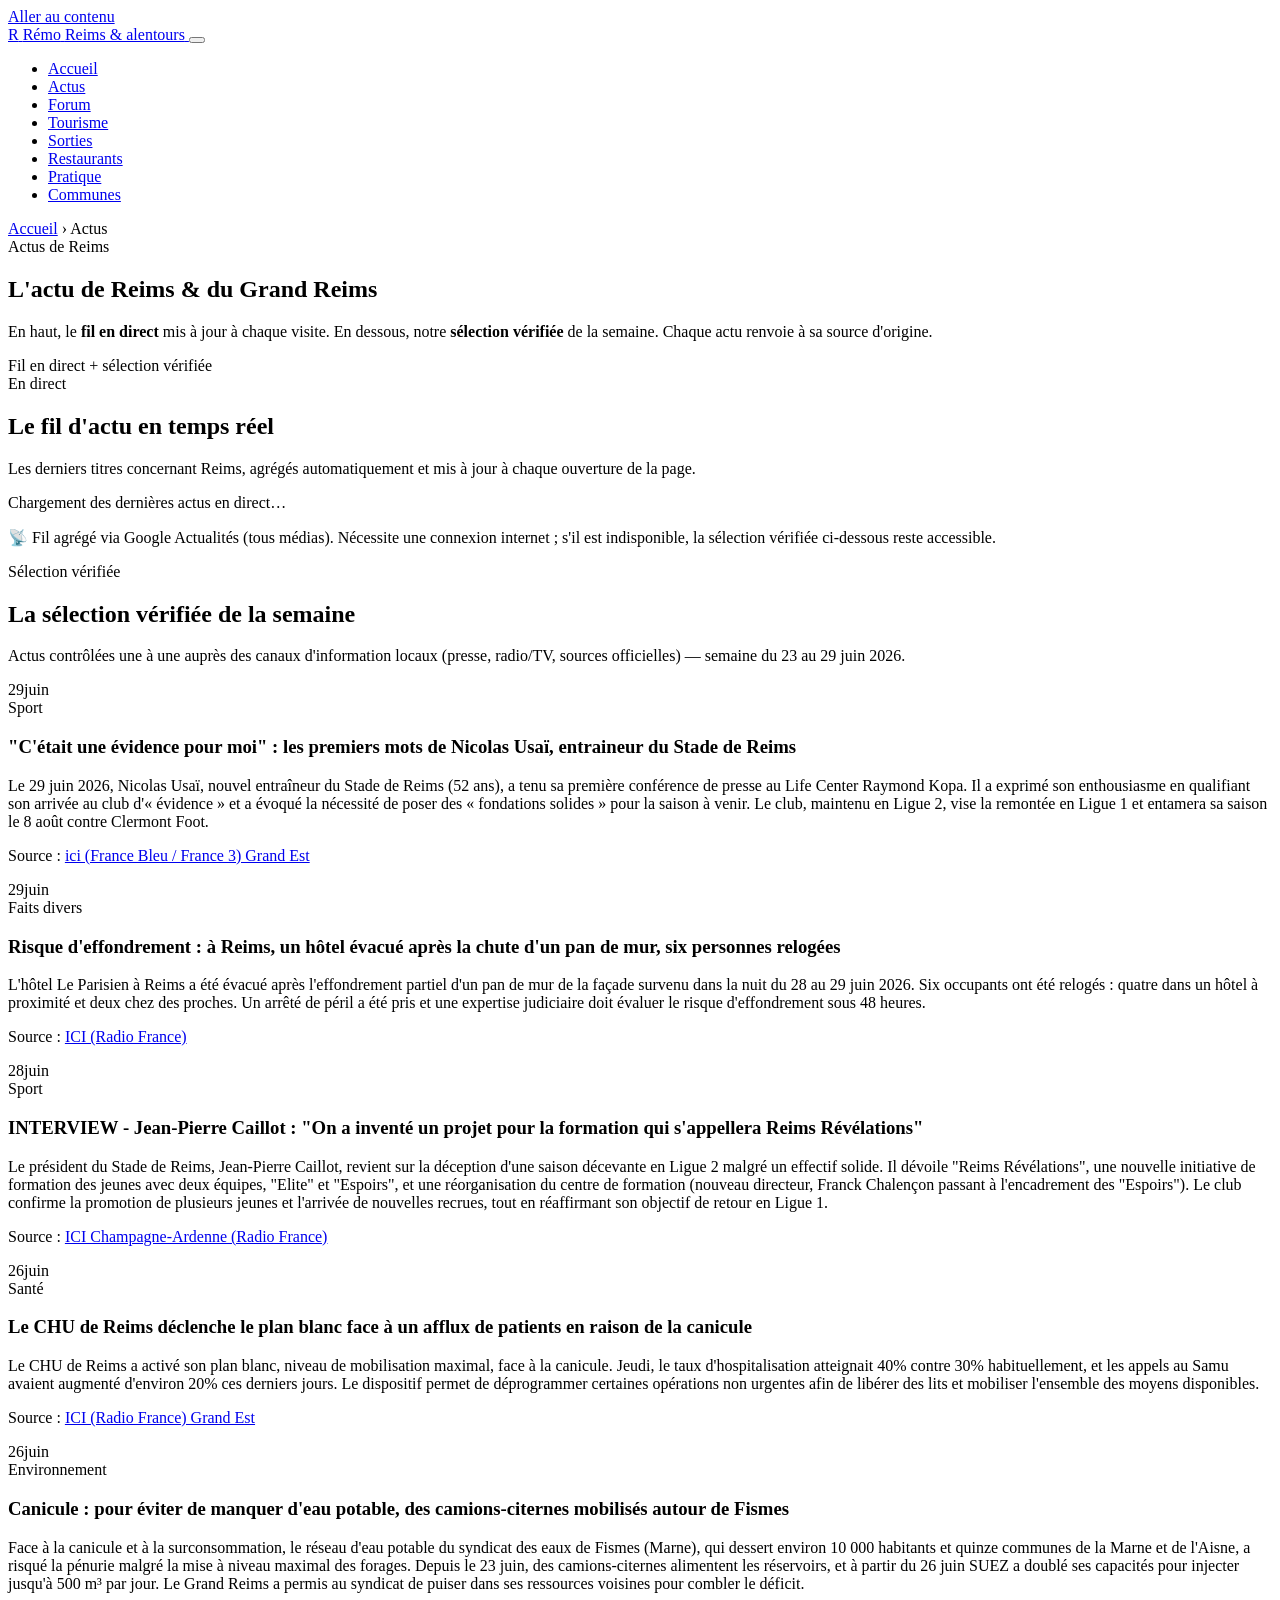
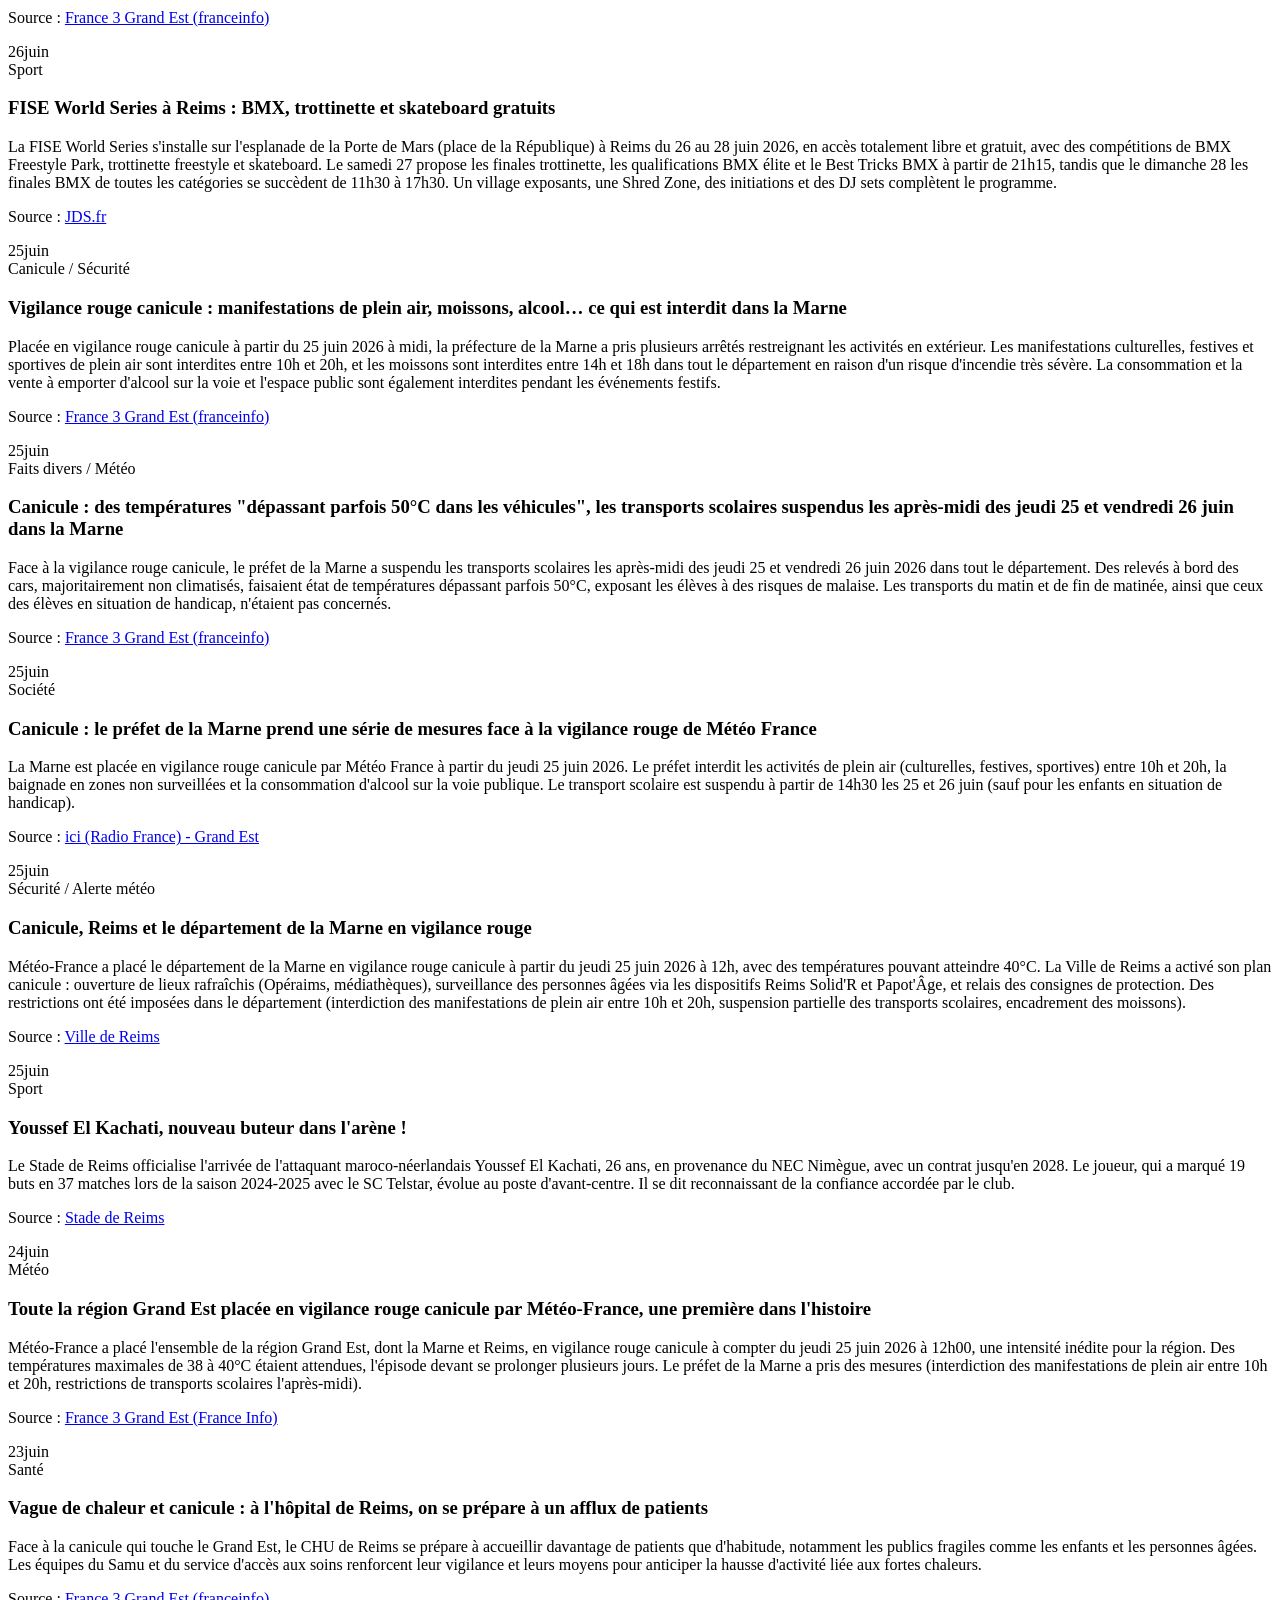
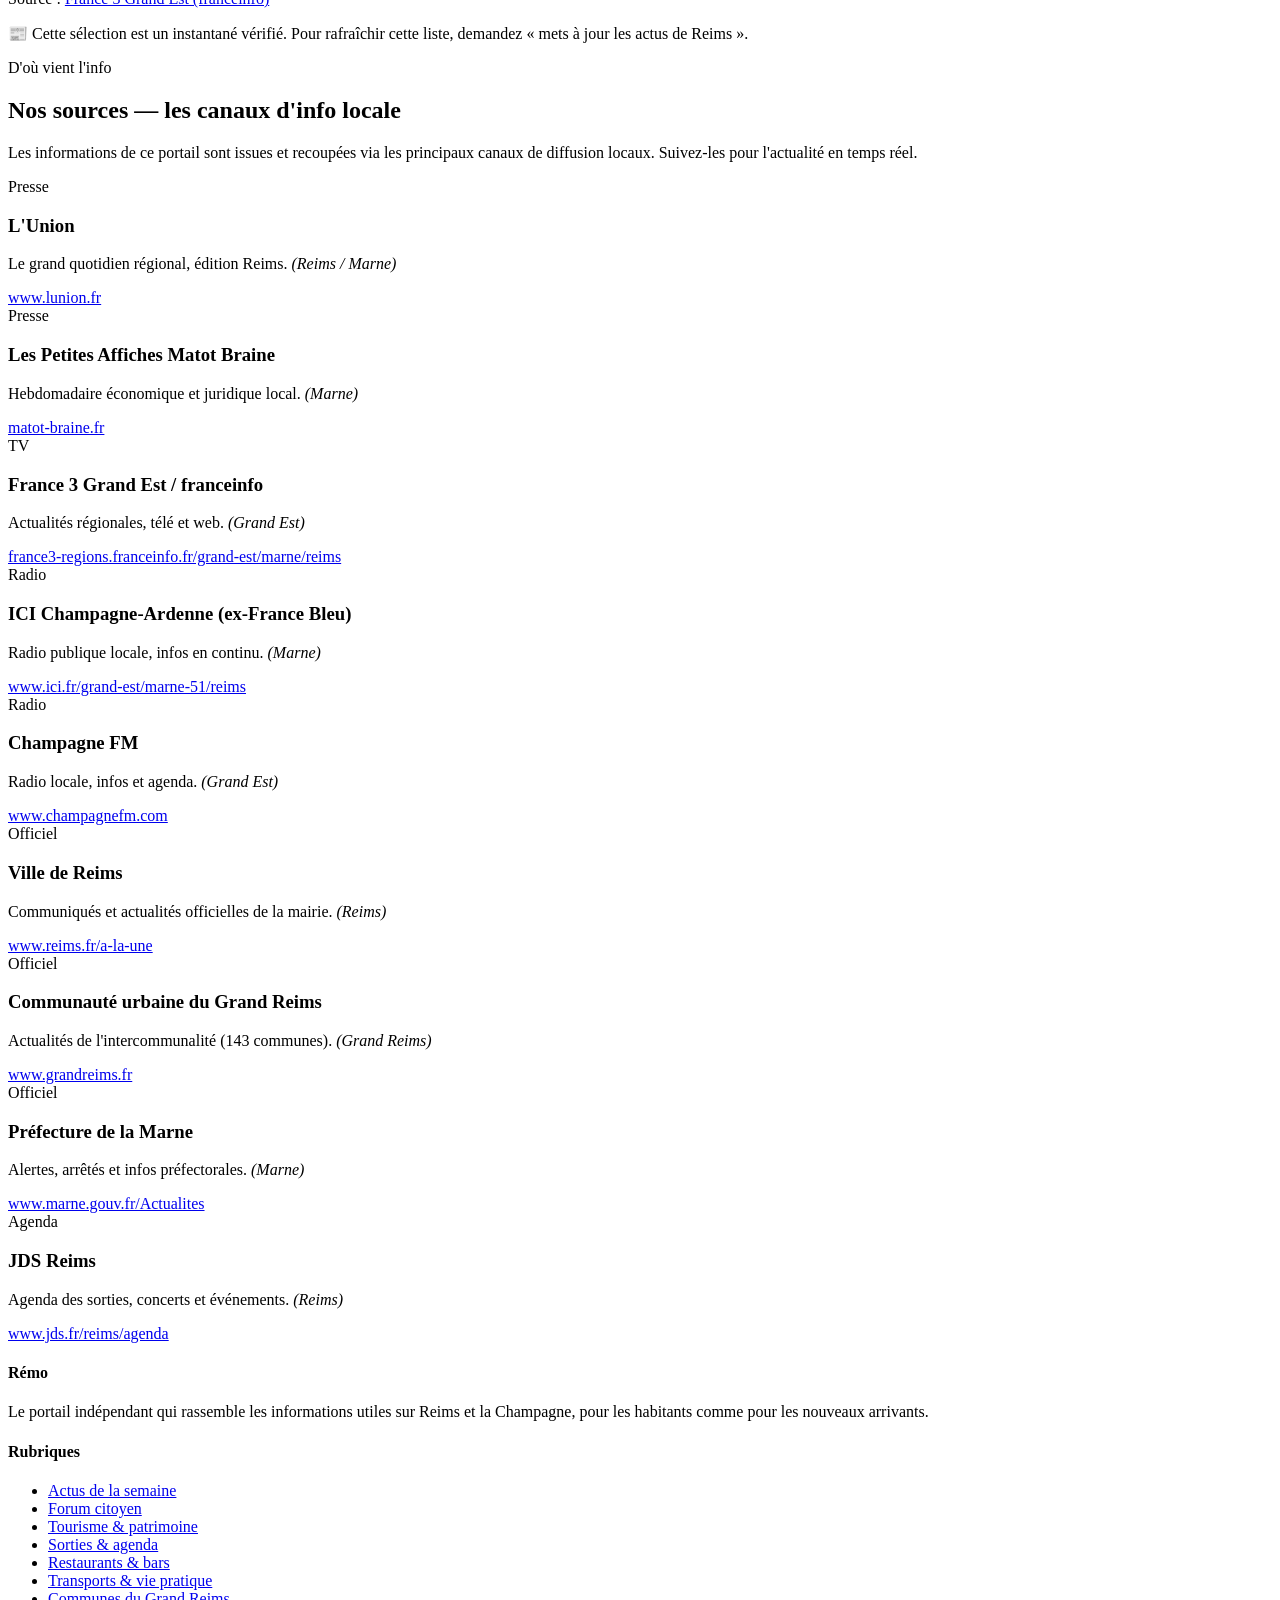
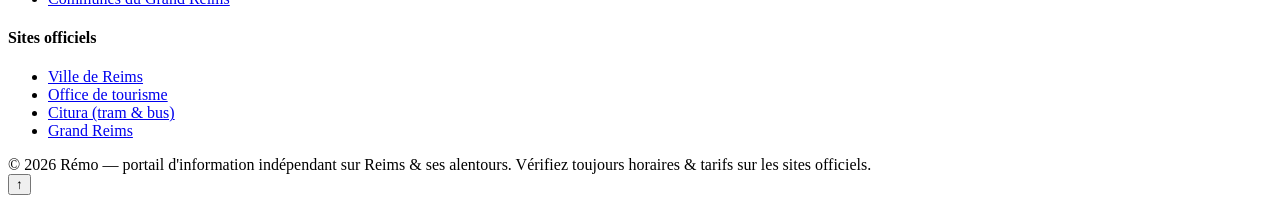
==== actus.html @ 49ba71b7 "Add files via upload" ====
<!DOCTYPE html>
<html lang="fr">
<head>
  <meta charset="UTF-8">
  <meta name="viewport" content="width=device-width, initial-scale=1.0">
  <title>Actus de la semaine — Reims &amp; Grand Reims · Rémo</title>
  <meta name="description" content="L&#x27;actualité de la semaine à Reims et dans le Grand Reims, vérifiée et sourcée auprès des médias et canaux officiels locaux.">
  <link rel="preconnect" href="https://fonts.googleapis.com">
  <link rel="preconnect" href="https://fonts.gstatic.com" crossorigin>
  <link href="https://fonts.googleapis.com/css2?family=Playfair+Display:wght@600;700&family=Inter:wght@400;500;600&display=swap" rel="stylesheet">
  <link rel="stylesheet" href="assets/css/style.css">
</head>
<body>
  <a class="skip-link" href="#main">Aller au contenu</a>

  <header class="site-header">
    <div class="container nav">
      <a class="brand" href="index.html" aria-label="Accueil — Rémo, le portail de Reims & ses alentours">
        <span class="brand-mark">R</span>
        <span class="brand-text">
          <span class="brand-title">Rémo</span>
          <span class="brand-sub">Reims &amp; alentours</span>
        </span>
      </a>
      <button class="mobile-toggle" aria-label="Ouvrir le menu" aria-expanded="false"><span></span></button>
      <ul class="nav-links">
        <li><a href="index.html">Accueil</a></li>
        <li><a href="actus.html">Actus</a></li>
        <li><a href="forum.html">Forum</a></li>
        <li><a href="tourisme.html">Tourisme</a></li>
        <li><a href="sorties.html">Sorties</a></li>
        <li><a href="restaurants.html">Restaurants</a></li>
        <li><a href="pratique.html">Pratique</a></li>
        <li><a href="communes.html">Communes</a></li>
      </ul>
    </div>
  </header>

  <main id="main">
    <section class="page-hero">
      <div class="container">
        <div class="breadcrumb"><a href="index.html">Accueil</a> › Actus</div>
        <span class="eyebrow">Actus de Reims</span>
        <h1>L'actu de Reims &amp; du Grand Reims</h1>
        <p>En haut, le <strong>fil en direct</strong> mis à jour à chaque visite. En dessous, notre <strong>sélection vérifiée</strong> de la semaine. Chaque actu renvoie à sa source d'origine.</p>
        <span class="updated-banner"><span class="dot"></span> Fil en direct + sélection vérifiée</span>
      </div>
    </section>
    <section class="section">
      <div class="container">
        <div class="section-head">
          <span class="eyebrow"><span class="live-dot"></span> En direct</span>
          <h2>Le fil d'actu en temps réel</h2>
          <p>Les derniers titres concernant Reims, agrégés automatiquement et mis à jour à chaque ouverture de la page.</p>
        </div>
        <div id="live-news" class="news-list" aria-live="polite">
          <p class="live-status">Chargement des dernières actus en direct…</p>
        </div>
        <p class="notice">📡 Fil agrégé via Google Actualités (tous médias). Nécessite une connexion internet ; s'il est indisponible, la sélection vérifiée ci-dessous reste accessible.</p>
      </div>
    </section>

    <section class="section alt" id="verifiee">
      <div class="container">
        <div class="section-head">
          <span class="eyebrow">Sélection vérifiée</span>
          <h2>La sélection vérifiée de la semaine</h2>
          <p>Actus contrôlées une à une auprès des canaux d'information locaux (presse, radio/TV, sources officielles) — semaine du 23 au 29 juin 2026.</p>
        </div>
        <div class="news-list">
      <article class="news-item">
        <div class="news-when"><span class="day">29</span><span class="month">juin</span></div>
        <div class="news-body">
          <span class="news-cat">Sport</span>
          <h3>"C'était une évidence pour moi" : les premiers mots de Nicolas Usaï, entraineur du Stade de Reims</h3>
          <p>Le 29 juin 2026, Nicolas Usaï, nouvel entraîneur du Stade de Reims (52 ans), a tenu sa première conférence de presse au Life Center Raymond Kopa. Il a exprimé son enthousiasme en qualifiant son arrivée au club d'« évidence » et a évoqué la nécessité de poser des « fondations solides » pour la saison à venir. Le club, maintenu en Ligue 2, vise la remontée en Ligue 1 et entamera sa saison le 8 août contre Clermont Foot.</p>
          <p class="news-source">Source : <a href="https://www.ici.fr/grand-est/marne-51/reims/c-etait-une-evidence-pour-moi-les-premiers-mots-de-nicolas-usai-entraineur-du-stade-de-reims-6524100" target="_blank" rel="noopener">ici (France Bleu / France 3) Grand Est</a></p>
        </div>
      </article>
      <article class="news-item">
        <div class="news-when"><span class="day">29</span><span class="month">juin</span></div>
        <div class="news-body">
          <span class="news-cat">Faits divers</span>
          <h3>Risque d'effondrement : à Reims, un hôtel évacué après la chute d'un pan de mur, six personnes relogées</h3>
          <p>L'hôtel Le Parisien à Reims a été évacué après l'effondrement partiel d'un pan de mur de la façade survenu dans la nuit du 28 au 29 juin 2026. Six occupants ont été relogés : quatre dans un hôtel à proximité et deux chez des proches. Un arrêté de péril a été pris et une expertise judiciaire doit évaluer le risque d'effondrement sous 48 heures.</p>
          <p class="news-source">Source : <a href="https://www.ici.fr/grand-est/marne-51/reims/risque-d-effondrement-a-reims-un-hotel-evacue-apres-la-chute-d-un-pan-de-mur-six-personnes-relogees-1906984" target="_blank" rel="noopener">ICI (Radio France)</a></p>
        </div>
      </article>
      <article class="news-item">
        <div class="news-when"><span class="day">28</span><span class="month">juin</span></div>
        <div class="news-body">
          <span class="news-cat">Sport</span>
          <h3>INTERVIEW - Jean-Pierre Caillot : "On a inventé un projet pour la formation qui s'appellera Reims Révélations"</h3>
          <p>Le président du Stade de Reims, Jean-Pierre Caillot, revient sur la déception d'une saison décevante en Ligue 2 malgré un effectif solide. Il dévoile "Reims Révélations", une nouvelle initiative de formation des jeunes avec deux équipes, "Elite" et "Espoirs", et une réorganisation du centre de formation (nouveau directeur, Franck Chalençon passant à l'encadrement des "Espoirs"). Le club confirme la promotion de plusieurs jeunes et l'arrivée de nouvelles recrues, tout en réaffirmant son objectif de retour en Ligue 1.</p>
          <p class="news-source">Source : <a href="https://www.ici.fr/grand-est/marne-51/reims/interview-jean-pierre-caillot-on-a-invente-un-projet-pour-la-formation-qui-s-appellera-reims-revelations-9780938" target="_blank" rel="noopener">ICI Champagne-Ardenne (Radio France)</a></p>
        </div>
      </article>
      <article class="news-item">
        <div class="news-when"><span class="day">26</span><span class="month">juin</span></div>
        <div class="news-body">
          <span class="news-cat">Santé</span>
          <h3>Le CHU de Reims déclenche le plan blanc face à un afflux de patients en raison de la canicule</h3>
          <p>Le CHU de Reims a activé son plan blanc, niveau de mobilisation maximal, face à la canicule. Jeudi, le taux d'hospitalisation atteignait 40% contre 30% habituellement, et les appels au Samu avaient augmenté d'environ 20% ces derniers jours. Le dispositif permet de déprogrammer certaines opérations non urgentes afin de libérer des lits et mobiliser l'ensemble des moyens disponibles.</p>
          <p class="news-source">Source : <a href="https://www.ici.fr/grand-est/marne-51/reims/le-chu-de-reims-declenche-le-plan-blanc-face-a-un-afflux-de-patients-en-raison-de-la-canicule-3172100" target="_blank" rel="noopener">ICI (Radio France) Grand Est</a></p>
        </div>
      </article>
      <article class="news-item">
        <div class="news-when"><span class="day">26</span><span class="month">juin</span></div>
        <div class="news-body">
          <span class="news-cat">Environnement</span>
          <h3>Canicule : pour éviter de manquer d'eau potable, des camions-citernes mobilisés autour de Fismes</h3>
          <p>Face à la canicule et à la surconsommation, le réseau d'eau potable du syndicat des eaux de Fismes (Marne), qui dessert environ 10 000 habitants et quinze communes de la Marne et de l'Aisne, a risqué la pénurie malgré la mise à niveau maximal des forages. Depuis le 23 juin, des camions-citernes alimentent les réservoirs, et à partir du 26 juin SUEZ a doublé ses capacités pour injecter jusqu'à 500 m³ par jour. Le Grand Reims a permis au syndicat de puiser dans ses ressources voisines pour combler le déficit.</p>
          <p class="news-source">Source : <a href="https://france3-regions.franceinfo.fr/grand-est/marne/canicule-pour-eviter-de-manquer-d-eau-potable-des-camions-citernes-mobilises-autour-de-fismes-3376096.html" target="_blank" rel="noopener">France 3 Grand Est (franceinfo)</a></p>
        </div>
      </article>
      <article class="news-item">
        <div class="news-when"><span class="day">26</span><span class="month">juin</span></div>
        <div class="news-body">
          <span class="news-cat">Sport</span>
          <h3>FISE World Series à Reims : BMX, trottinette et skateboard gratuits</h3>
          <p>La FISE World Series s'installe sur l'esplanade de la Porte de Mars (place de la République) à Reims du 26 au 28 juin 2026, en accès totalement libre et gratuit, avec des compétitions de BMX Freestyle Park, trottinette freestyle et skateboard. Le samedi 27 propose les finales trottinette, les qualifications BMX élite et le Best Tricks BMX à partir de 21h15, tandis que le dimanche 28 les finales BMX de toutes les catégories se succèdent de 11h30 à 17h30. Un village exposants, une Shred Zone, des initiations et des DJ sets complètent le programme.</p>
          <p class="news-source">Source : <a href="https://www.jds.fr/reims/agenda/7-idees-sorties-pour-ce-week-end-a-reims-du-26-au-28-juin-2026-1618988_A" target="_blank" rel="noopener">JDS.fr</a></p>
        </div>
      </article>
      <article class="news-item">
        <div class="news-when"><span class="day">25</span><span class="month">juin</span></div>
        <div class="news-body">
          <span class="news-cat">Canicule / Sécurité</span>
          <h3>Vigilance rouge canicule : manifestations de plein air, moissons, alcool… ce qui est interdit dans la Marne</h3>
          <p>Placée en vigilance rouge canicule à partir du 25 juin 2026 à midi, la préfecture de la Marne a pris plusieurs arrêtés restreignant les activités en extérieur. Les manifestations culturelles, festives et sportives de plein air sont interdites entre 10h et 20h, et les moissons sont interdites entre 14h et 18h dans tout le département en raison d'un risque d'incendie très sévère. La consommation et la vente à emporter d'alcool sur la voie et l'espace public sont également interdites pendant les événements festifs.</p>
          <p class="news-source">Source : <a href="https://france3-regions.franceinfo.fr/grand-est/marne/vigilance-rouge-canicule-manifestations-de-plein-air-moissons-alcool-ce-qui-est-interdit-dans-la-marne-3375376.html" target="_blank" rel="noopener">France 3 Grand Est (franceinfo)</a></p>
        </div>
      </article>
      <article class="news-item">
        <div class="news-when"><span class="day">25</span><span class="month">juin</span></div>
        <div class="news-body">
          <span class="news-cat">Faits divers / Météo</span>
          <h3>Canicule : des températures "dépassant parfois 50°C dans les véhicules", les transports scolaires suspendus les après-midi des jeudi 25 et vendredi 26 juin dans la Marne</h3>
          <p>Face à la vigilance rouge canicule, le préfet de la Marne a suspendu les transports scolaires les après-midi des jeudi 25 et vendredi 26 juin 2026 dans tout le département. Des relevés à bord des cars, majoritairement non climatisés, faisaient état de températures dépassant parfois 50°C, exposant les élèves à des risques de malaise. Les transports du matin et de fin de matinée, ainsi que ceux des élèves en situation de handicap, n'étaient pas concernés.</p>
          <p class="news-source">Source : <a href="https://france3-regions.franceinfo.fr/grand-est/marne/canicule-des-temperatures-depassant-parfois-50-c-dans-les-vehicules-les-transports-scolaires-suspendus-les-apres-midi-du-jeudi-25-et-vendredi-26-juin-dans-la-marne-3374995.html" target="_blank" rel="noopener">France 3 Grand Est (franceinfo)</a></p>
        </div>
      </article>
      <article class="news-item">
        <div class="news-when"><span class="day">25</span><span class="month">juin</span></div>
        <div class="news-body">
          <span class="news-cat">Société</span>
          <h3>Canicule : le préfet de la Marne prend une série de mesures face à la vigilance rouge de Météo France</h3>
          <p>La Marne est placée en vigilance rouge canicule par Météo France à partir du jeudi 25 juin 2026. Le préfet interdit les activités de plein air (culturelles, festives, sportives) entre 10h et 20h, la baignade en zones non surveillées et la consommation d'alcool sur la voie publique. Le transport scolaire est suspendu à partir de 14h30 les 25 et 26 juin (sauf pour les enfants en situation de handicap).</p>
          <p class="news-source">Source : <a href="https://www.ici.fr/grand-est/marne-51/canicule-le-prefet-de-la-marne-prend-une-serie-de-mesures-face-a-la-vigilance-rouge-de-meteo-france-8563972" target="_blank" rel="noopener">ici (Radio France) - Grand Est</a></p>
        </div>
      </article>
      <article class="news-item">
        <div class="news-when"><span class="day">25</span><span class="month">juin</span></div>
        <div class="news-body">
          <span class="news-cat">Sécurité / Alerte météo</span>
          <h3>Canicule, Reims et le département de la Marne en vigilance rouge</h3>
          <p>Météo-France a placé le département de la Marne en vigilance rouge canicule à partir du jeudi 25 juin 2026 à 12h, avec des températures pouvant atteindre 40°C. La Ville de Reims a activé son plan canicule : ouverture de lieux rafraîchis (Opéraims, médiathèques), surveillance des personnes âgées via les dispositifs Reims Solid'R et Papot'Âge, et relais des consignes de protection. Des restrictions ont été imposées dans le département (interdiction des manifestations de plein air entre 10h et 20h, suspension partielle des transports scolaires, encadrement des moissons).</p>
          <p class="news-source">Source : <a href="https://www.reims.fr/a-la-une/une/canicule-reims-et-le-departement-de-la-marne-en-vigilance-rouge" target="_blank" rel="noopener">Ville de Reims</a></p>
        </div>
      </article>
      <article class="news-item">
        <div class="news-when"><span class="day">25</span><span class="month">juin</span></div>
        <div class="news-body">
          <span class="news-cat">Sport</span>
          <h3>Youssef El Kachati, nouveau buteur dans l'arène !</h3>
          <p>Le Stade de Reims officialise l'arrivée de l'attaquant maroco-néerlandais Youssef El Kachati, 26 ans, en provenance du NEC Nimègue, avec un contrat jusqu'en 2028. Le joueur, qui a marqué 19 buts en 37 matches lors de la saison 2024-2025 avec le SC Telstar, évolue au poste d'avant-centre. Il se dit reconnaissant de la confiance accordée par le club.</p>
          <p class="news-source">Source : <a href="https://www.stade-de-reims.com/youssef-el-kachati-nouveau-buteur-dans-larene/" target="_blank" rel="noopener">Stade de Reims</a></p>
        </div>
      </article>
      <article class="news-item">
        <div class="news-when"><span class="day">24</span><span class="month">juin</span></div>
        <div class="news-body">
          <span class="news-cat">Météo</span>
          <h3>Toute la région Grand Est placée en vigilance rouge canicule par Météo-France, une première dans l'histoire</h3>
          <p>Météo-France a placé l'ensemble de la région Grand Est, dont la Marne et Reims, en vigilance rouge canicule à compter du jeudi 25 juin 2026 à 12h00, une intensité inédite pour la région. Des températures maximales de 38 à 40°C étaient attendues, l'épisode devant se prolonger plusieurs jours. Le préfet de la Marne a pris des mesures (interdiction des manifestations de plein air entre 10h et 20h, restrictions de transports scolaires l'après-midi).</p>
          <p class="news-source">Source : <a href="https://france3-regions.franceinfo.fr/grand-est/marne/toute-la-region-grand-est-placee-en-vigilance-rouge-canicule-par-meteo-france-une-premiere-dans-l-histoire-3375034.html" target="_blank" rel="noopener">France 3 Grand Est (France Info)</a></p>
        </div>
      </article>
      <article class="news-item">
        <div class="news-when"><span class="day">23</span><span class="month">juin</span></div>
        <div class="news-body">
          <span class="news-cat">Santé</span>
          <h3>Vague de chaleur et canicule : à l'hôpital de Reims, on se prépare à un afflux de patients</h3>
          <p>Face à la canicule qui touche le Grand Est, le CHU de Reims se prépare à accueillir davantage de patients que d'habitude, notamment les publics fragiles comme les enfants et les personnes âgées. Les équipes du Samu et du service d'accès aux soins renforcent leur vigilance et leurs moyens pour anticiper la hausse d'activité liée aux fortes chaleurs.</p>
          <p class="news-source">Source : <a href="https://france3-regions.franceinfo.fr/grand-est/marne/reims/vague-de-chaleur-et-canicule-a-l-hopital-de-reims-on-se-prepare-a-un-afflux-de-patients-3371314.html" target="_blank" rel="noopener">France 3 Grand Est (franceinfo)</a></p>
        </div>
      </article>
        </div>
        <p class="notice">📰 Cette sélection est un instantané vérifié. Pour rafraîchir cette liste, demandez « mets à jour les actus de Reims ».</p>
      </div>
    </section>

    <section class="section" id="canaux">
      <div class="container">
        <div class="section-head">
          <span class="eyebrow">D'où vient l'info</span>
          <h2>Nos sources — les canaux d'info locale</h2>
          <p>Les informations de ce portail sont issues et recoupées via les principaux canaux de diffusion locaux. Suivez-les pour l'actualité en temps réel.</p>
        </div>
        <div class="channel-grid">
      <div class="channel-card">
        <span class="ctype">Presse</span>
        <h3>L'Union</h3>
        <p>Le grand quotidien régional, édition Reims. <em>(Reims / Marne)</em></p>
        <a href="https://www.lunion.fr/" target="_blank" rel="noopener">www.lunion.fr</a>
      </div>
      <div class="channel-card">
        <span class="ctype">Presse</span>
        <h3>Les Petites Affiches Matot Braine</h3>
        <p>Hebdomadaire économique et juridique local. <em>(Marne)</em></p>
        <a href="https://matot-braine.fr/" target="_blank" rel="noopener">matot-braine.fr</a>
      </div>
      <div class="channel-card">
        <span class="ctype">TV</span>
        <h3>France 3 Grand Est / franceinfo</h3>
        <p>Actualités régionales, télé et web. <em>(Grand Est)</em></p>
        <a href="https://france3-regions.franceinfo.fr/grand-est/marne/reims" target="_blank" rel="noopener">france3-regions.franceinfo.fr/grand-est/marne/reims</a>
      </div>
      <div class="channel-card">
        <span class="ctype">Radio</span>
        <h3>ICI Champagne-Ardenne (ex-France Bleu)</h3>
        <p>Radio publique locale, infos en continu. <em>(Marne)</em></p>
        <a href="https://www.ici.fr/grand-est/marne-51/reims" target="_blank" rel="noopener">www.ici.fr/grand-est/marne-51/reims</a>
      </div>
      <div class="channel-card">
        <span class="ctype">Radio</span>
        <h3>Champagne FM</h3>
        <p>Radio locale, infos et agenda. <em>(Grand Est)</em></p>
        <a href="https://www.champagnefm.com/" target="_blank" rel="noopener">www.champagnefm.com</a>
      </div>
      <div class="channel-card">
        <span class="ctype">Officiel</span>
        <h3>Ville de Reims</h3>
        <p>Communiqués et actualités officielles de la mairie. <em>(Reims)</em></p>
        <a href="https://www.reims.fr/a-la-une" target="_blank" rel="noopener">www.reims.fr/a-la-une</a>
      </div>
      <div class="channel-card">
        <span class="ctype">Officiel</span>
        <h3>Communauté urbaine du Grand Reims</h3>
        <p>Actualités de l'intercommunalité (143 communes). <em>(Grand Reims)</em></p>
        <a href="https://www.grandreims.fr/" target="_blank" rel="noopener">www.grandreims.fr</a>
      </div>
      <div class="channel-card">
        <span class="ctype">Officiel</span>
        <h3>Préfecture de la Marne</h3>
        <p>Alertes, arrêtés et infos préfectorales. <em>(Marne)</em></p>
        <a href="https://www.marne.gouv.fr/Actualites" target="_blank" rel="noopener">www.marne.gouv.fr/Actualites</a>
      </div>
      <div class="channel-card">
        <span class="ctype">Agenda</span>
        <h3>JDS Reims</h3>
        <p>Agenda des sorties, concerts et événements. <em>(Reims)</em></p>
        <a href="https://www.jds.fr/reims/agenda/" target="_blank" rel="noopener">www.jds.fr/reims/agenda</a>
      </div>
        </div>
      </div>
    </section>

    <script src="assets/js/actus-live.js"></script>
  </main>

  <footer class="site-footer">
    <div class="container">
      <div class="footer-grid">
        <div class="footer-about">
          <h4>Rémo</h4>
          <p>Le portail indépendant qui rassemble les informations utiles sur Reims et la Champagne, pour les habitants comme pour les nouveaux arrivants.</p>
        </div>
        <div>
          <h4>Rubriques</h4>
          <ul class="footer-links">
            <li><a href="actus.html">Actus de la semaine</a></li>
            <li><a href="forum.html">Forum citoyen</a></li>
            <li><a href="tourisme.html">Tourisme &amp; patrimoine</a></li>
            <li><a href="sorties.html">Sorties &amp; agenda</a></li>
            <li><a href="restaurants.html">Restaurants &amp; bars</a></li>
            <li><a href="pratique.html">Transports &amp; vie pratique</a></li>
            <li><a href="communes.html">Communes du Grand Reims</a></li>
          </ul>
        </div>
        <div>
          <h4>Sites officiels</h4>
          <ul class="footer-links">
            <li><a href="https://www.reims.fr" target="_blank" rel="noopener">Ville de Reims</a></li>
            <li><a href="https://www.reims-tourisme.com" target="_blank" rel="noopener">Office de tourisme</a></li>
            <li><a href="https://www.citura.fr" target="_blank" rel="noopener">Citura (tram &amp; bus)</a></li>
            <li><a href="https://www.grandreims.fr" target="_blank" rel="noopener">Grand Reims</a></li>
          </ul>
        </div>
      </div>
      <div class="footer-bottom">
        <span>© <span data-year>2026</span> Rémo — portail d'information indépendant sur Reims &amp; ses alentours.</span>
        <span>Vérifiez toujours horaires &amp; tarifs sur les sites officiels.</span>
      </div>
    </div>
  </footer>

  <button class="back-to-top" aria-label="Retour en haut">↑</button>
  <script src="assets/js/main.js"></script>
</body>
</html>
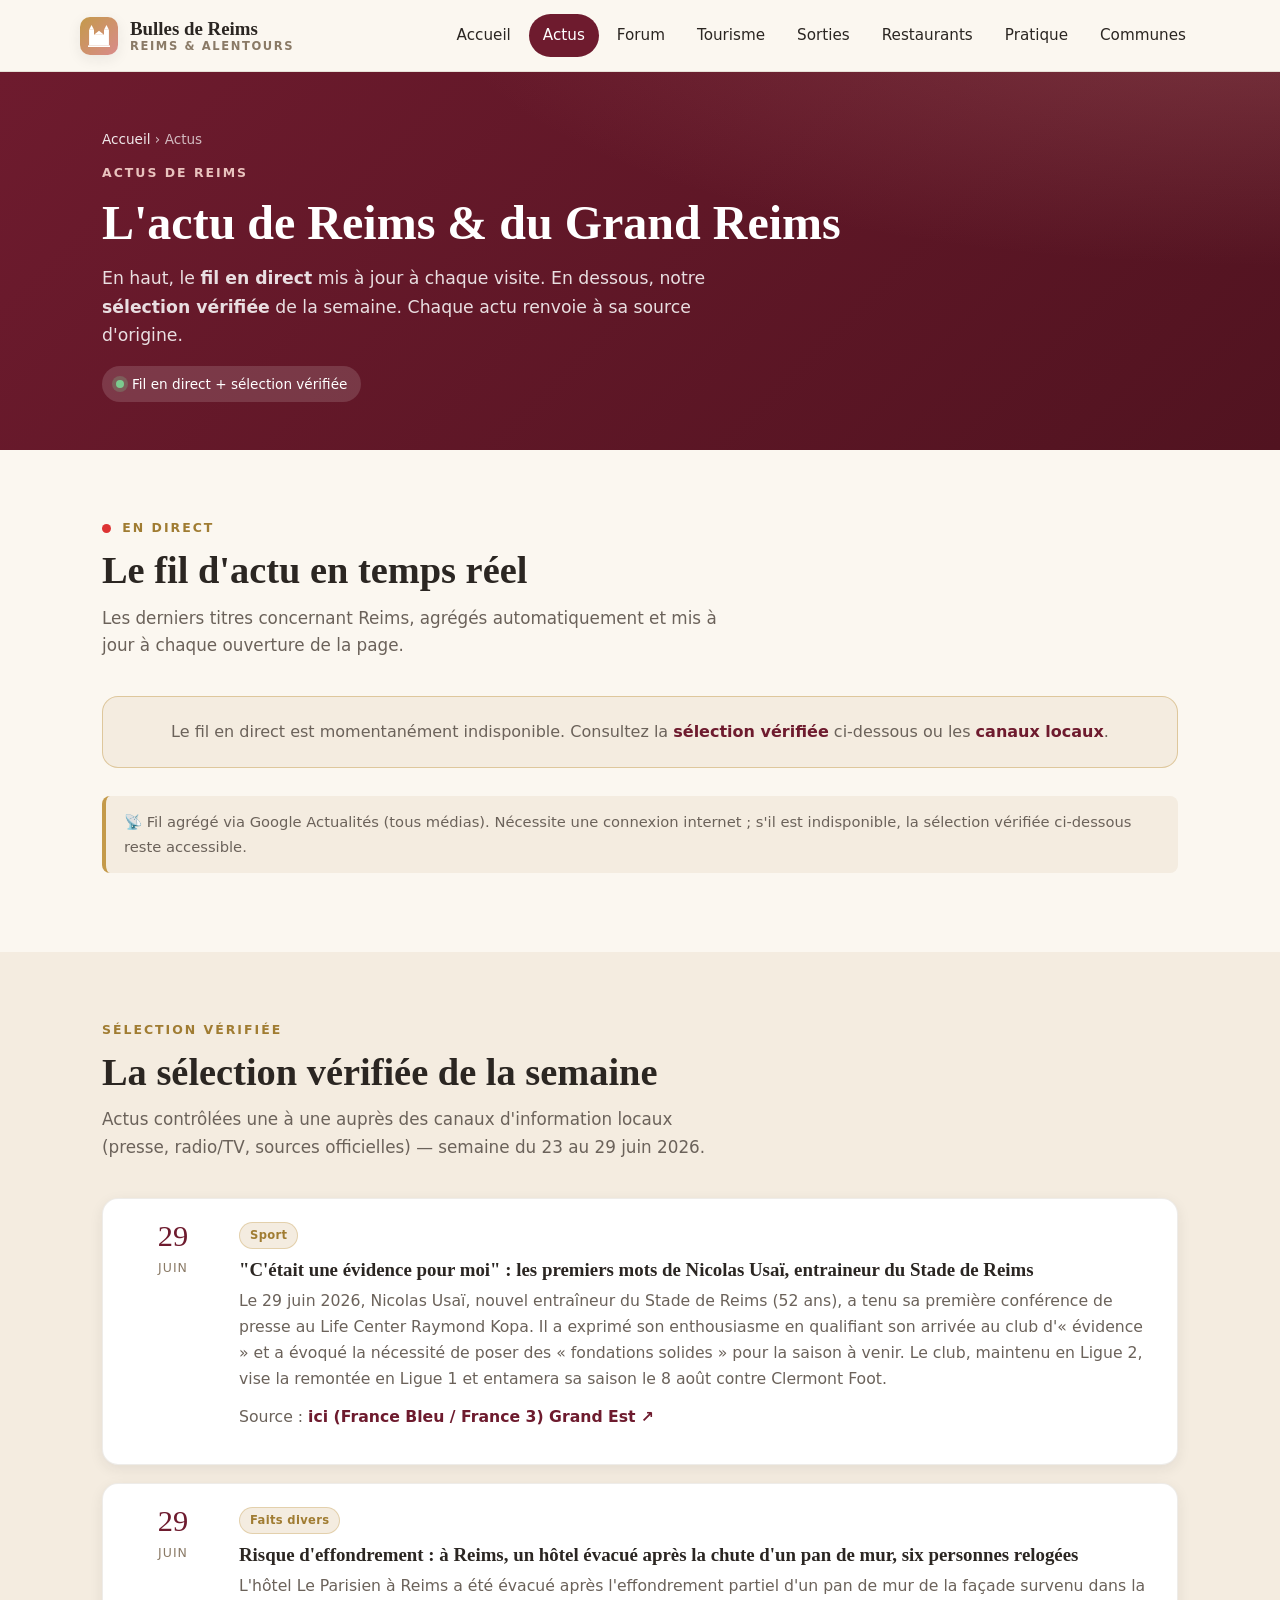
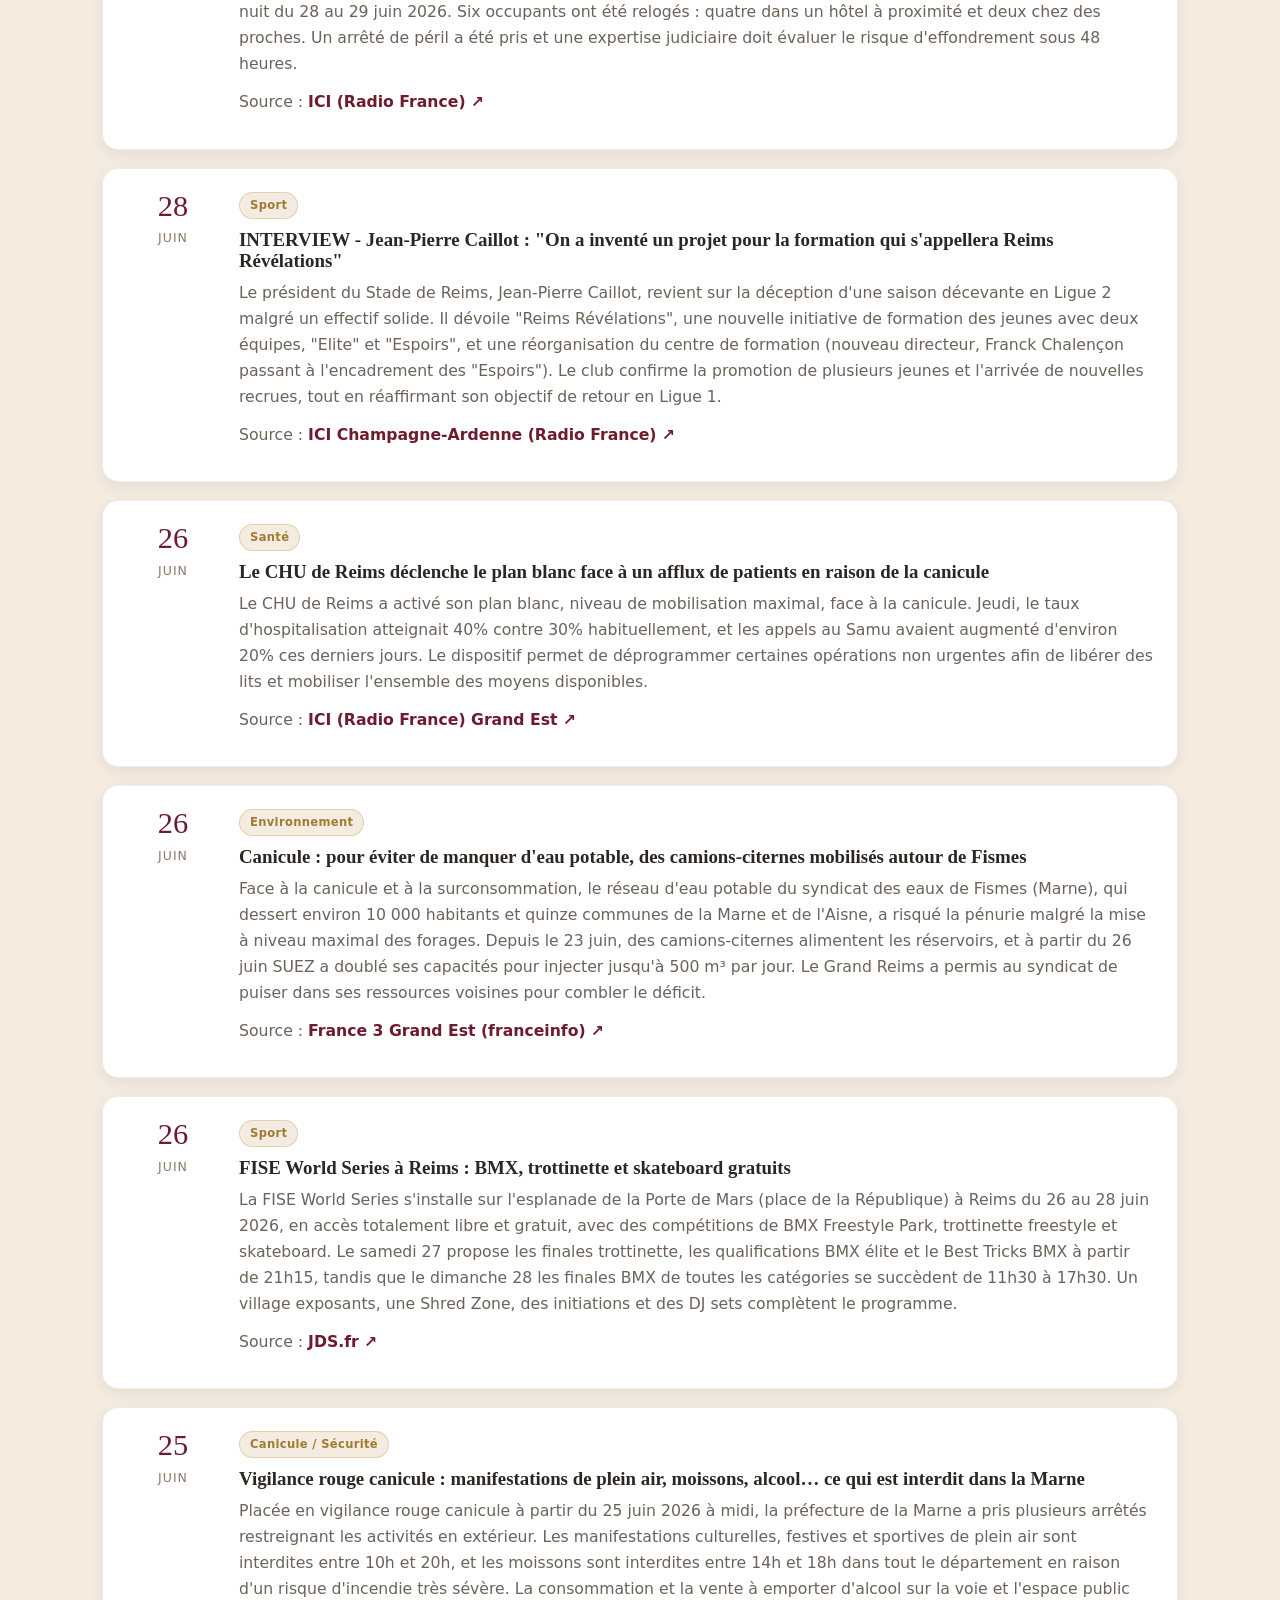
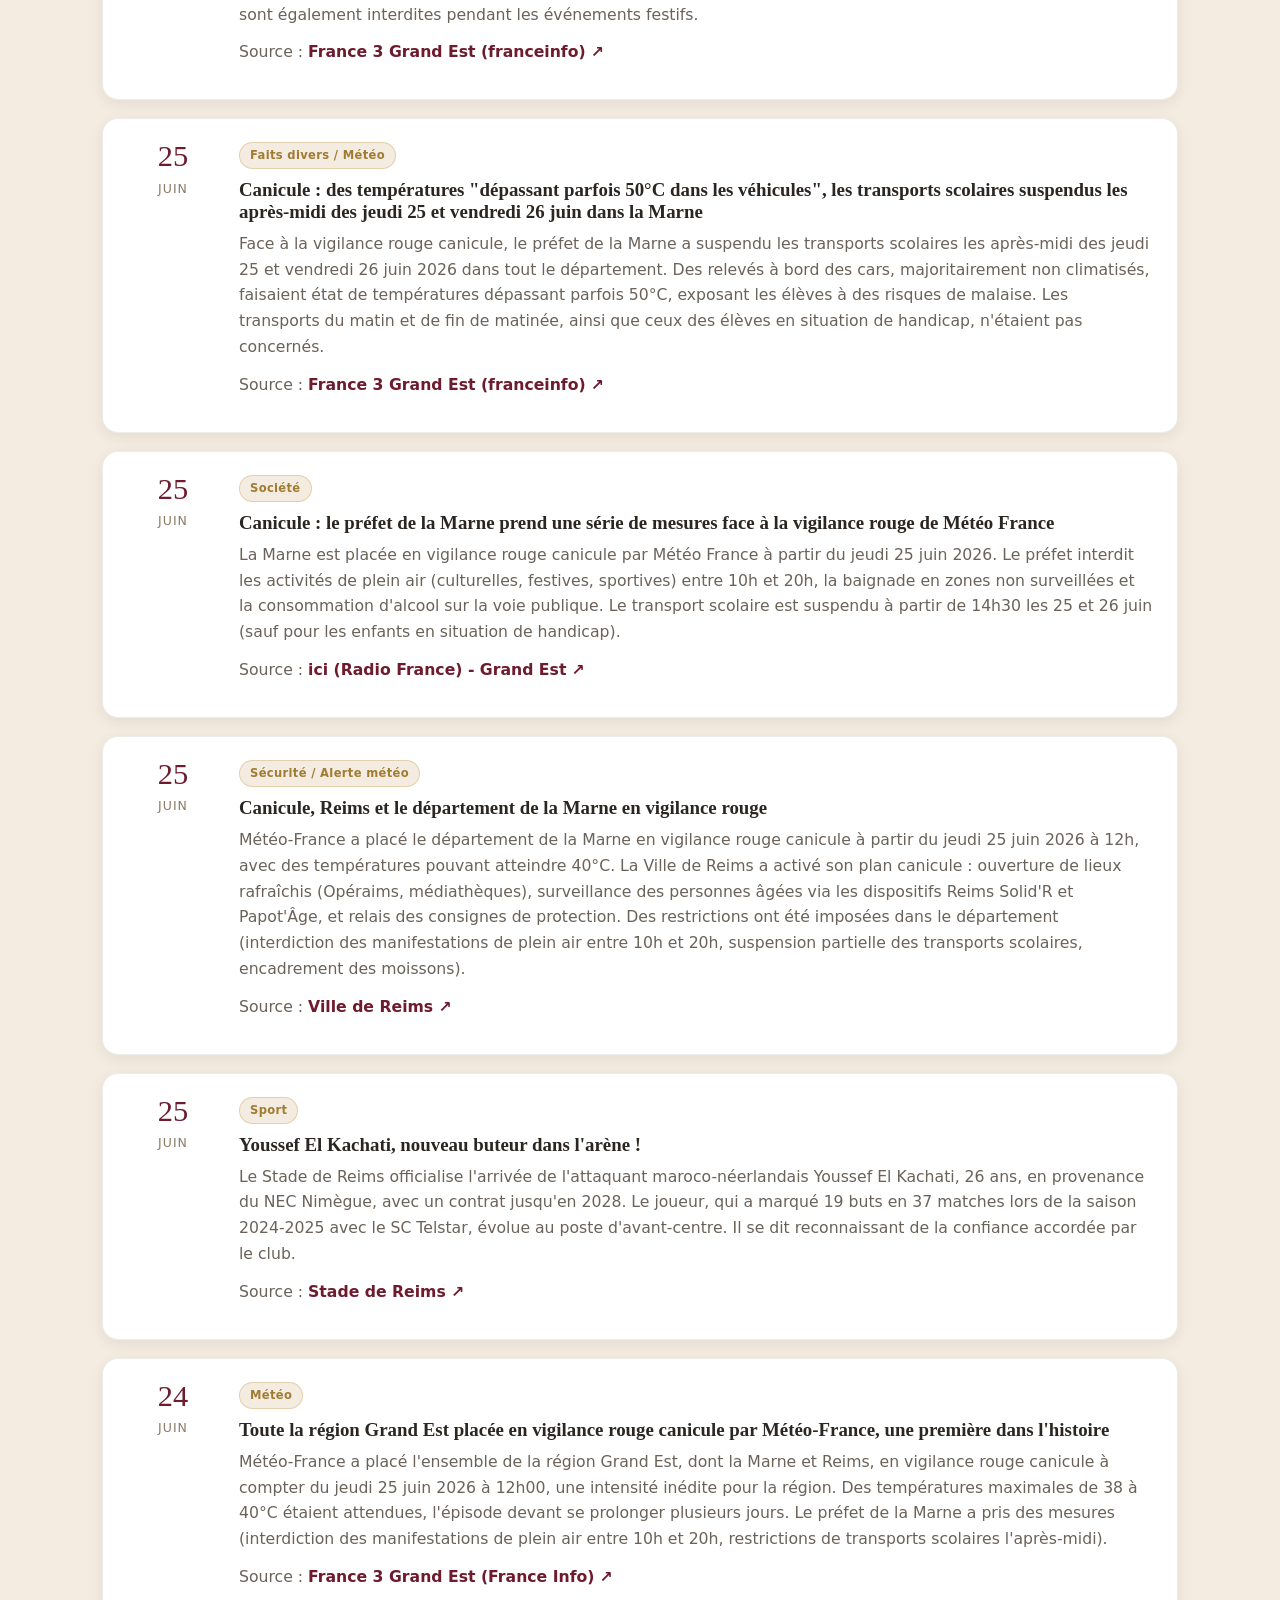
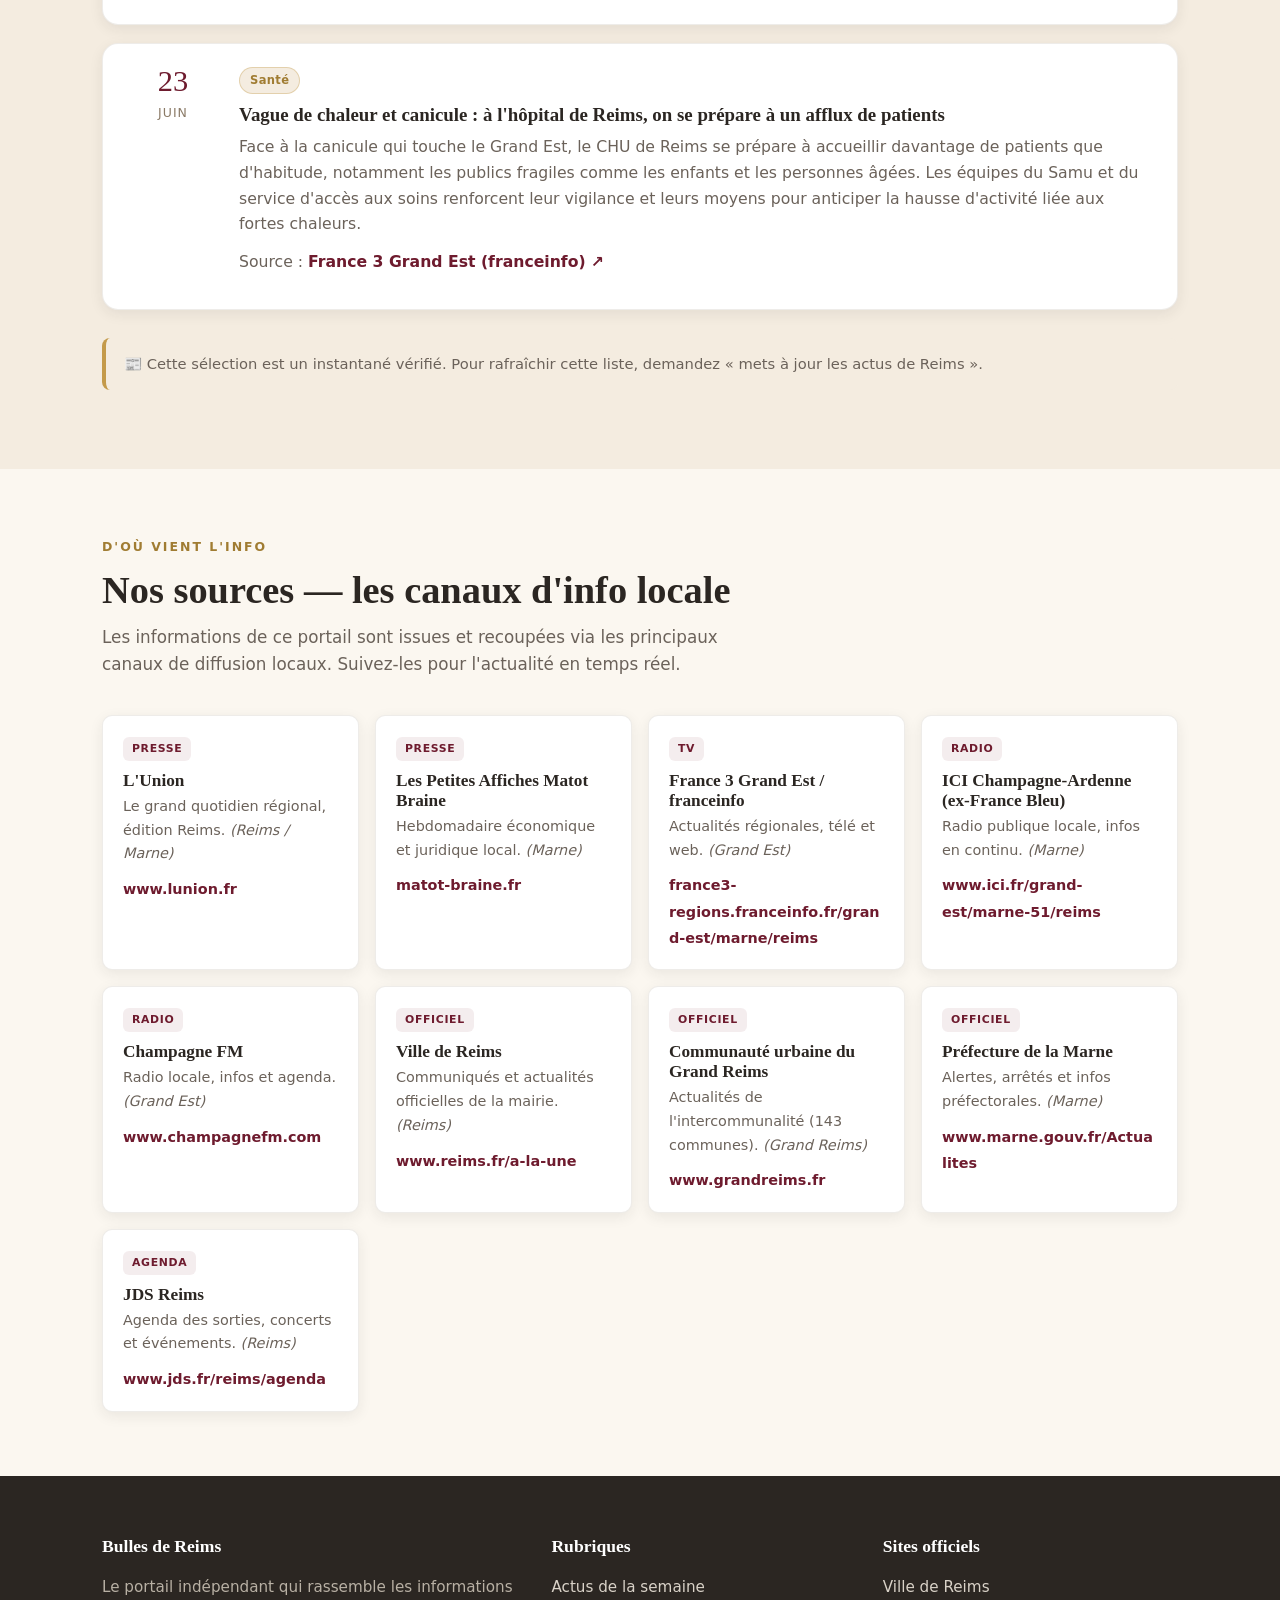
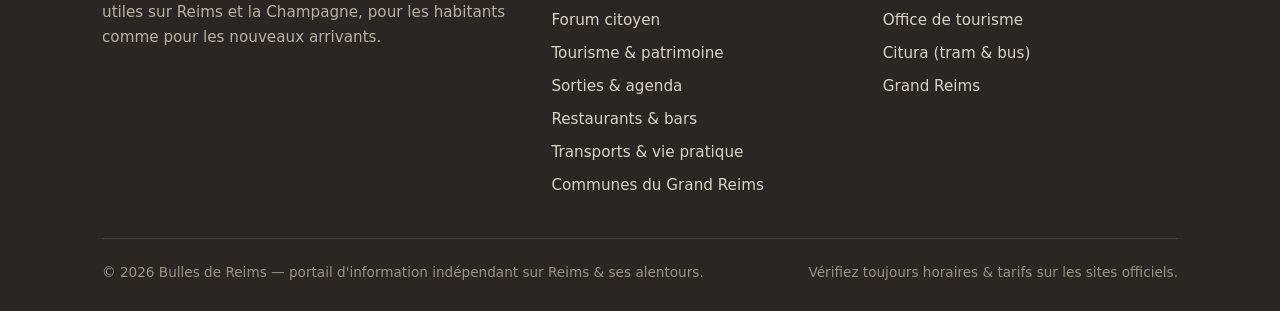
==== commit 8cd611ce: "Add files via upload" ====
--- a/actus.html
+++ b/actus.html
@@ -3,7 +3,7 @@
 <head>
   <meta charset="UTF-8">
   <meta name="viewport" content="width=device-width, initial-scale=1.0">
-  <title>Actus de la semaine — Reims &amp; Grand Reims · Rémo</title>
+  <title>Actus de la semaine — Reims &amp; Grand Reims · Bulles de Reims</title>
   <meta name="description" content="L&#x27;actualité de la semaine à Reims et dans le Grand Reims, vérifiée et sourcée auprès des médias et canaux officiels locaux.">
   <link rel="preconnect" href="https://fonts.googleapis.com">
   <link rel="preconnect" href="https://fonts.gstatic.com" crossorigin>
@@ -15,10 +15,10 @@
 
   <header class="site-header">
     <div class="container nav">
-      <a class="brand" href="index.html" aria-label="Accueil — Rémo, le portail de Reims & ses alentours">
-        <span class="brand-mark">R</span>
+      <a class="brand" href="index.html" aria-label="Accueil — Bulles de Reims, l'actu de Reims &amp; du Grand Reims">
+        <span class="brand-mark"><svg viewBox="308 250 464 466" width="22" height="22" fill="currentColor" aria-hidden="true"><rect x="330" y="352" width="104" height="330"/><polygon points="330,352 382,250 434,352"/><rect x="646" y="352" width="104" height="330"/><polygon points="646,352 698,250 750,352"/><rect x="434" y="458" width="212" height="224"/><polygon points="434,458 540,372 646,458"/><rect x="308" y="682" width="464" height="34"/></svg></span>
         <span class="brand-text">
-          <span class="brand-title">Rémo</span>
+          <span class="brand-title">Bulles de Reims</span>
           <span class="brand-sub">Reims &amp; alentours</span>
         </span>
       </a>
@@ -263,7 +263,7 @@
     <div class="container">
       <div class="footer-grid">
         <div class="footer-about">
-          <h4>Rémo</h4>
+          <h4>Bulles de Reims</h4>
           <p>Le portail indépendant qui rassemble les informations utiles sur Reims et la Champagne, pour les habitants comme pour les nouveaux arrivants.</p>
         </div>
         <div>
@@ -289,7 +289,7 @@
         </div>
       </div>
       <div class="footer-bottom">
-        <span>© <span data-year>2026</span> Rémo — portail d'information indépendant sur Reims &amp; ses alentours.</span>
+        <span>© <span data-year>2026</span> Bulles de Reims — portail d'information indépendant sur Reims &amp; ses alentours.</span>
         <span>Vérifiez toujours horaires &amp; tarifs sur les sites officiels.</span>
       </div>
     </div>
--- a/assets/css/style.css
+++ b/assets/css/style.css
@@ -0,0 +1,484 @@
+/* =========================================================
+   Reims & alentours — feuille de style partagée
+   Style « chaleureux & local » : champagne doré, rosé, pierre
+   ========================================================= */
+
+/* ---------- Variables ---------- */
+:root {
+  /* Couleurs */
+  --cream:       #FBF7F0;
+  --cream-2:     #F4ECE0;
+  --gold:        #C49A4A;
+  --gold-dark:   #A07C32;
+  --rose:        #D98B8B;
+  --rose-soft:   #E9C3BE;
+  --wine:        #6E1B2E;
+  --wine-dark:   #511320;
+  --stone:       #8A7A66;
+  --ink:         #2B2622;
+  --muted:       #6B625A;
+  --white:       #ffffff;
+
+  /* Typographie */
+  --font-display: 'Playfair Display', Georgia, 'Times New Roman', serif;
+  --font-body: 'Inter', system-ui, -apple-system, 'Segoe UI', Roboto, sans-serif;
+
+  /* Divers */
+  --radius: 16px;
+  --radius-sm: 10px;
+  --shadow: 0 10px 30px rgba(43, 38, 34, 0.10);
+  --shadow-sm: 0 4px 14px rgba(43, 38, 34, 0.08);
+  --maxw: 1120px;
+  --transition: 0.22s ease;
+}
+
+/* ---------- Reset léger ---------- */
+*, *::before, *::after { box-sizing: border-box; }
+html { scroll-behavior: smooth; }
+body {
+  margin: 0;
+  font-family: var(--font-body);
+  color: var(--ink);
+  background: var(--cream);
+  line-height: 1.65;
+  -webkit-font-smoothing: antialiased;
+}
+img { max-width: 100%; display: block; }
+a { color: var(--wine); text-decoration: none; }
+a:hover { text-decoration: underline; }
+h1, h2, h3 { font-family: var(--font-display); line-height: 1.15; color: var(--ink); font-weight: 700; }
+ul { margin: 0; padding: 0; }
+
+/* Accessibilité : lien d'évitement */
+.skip-link {
+  position: absolute; left: -999px; top: 0;
+  background: var(--wine); color: #fff; padding: 10px 16px; border-radius: 0 0 8px 0; z-index: 200;
+}
+.skip-link:focus { left: 0; }
+
+/* ---------- Conteneur ---------- */
+.container { width: 100%; max-width: var(--maxw); margin: 0 auto; padding: 0 22px; }
+
+/* ---------- En-tête / navigation ---------- */
+.site-header {
+  position: sticky; top: 0; z-index: 100;
+  background: rgba(251, 247, 240, 0.92);
+  backdrop-filter: saturate(140%) blur(8px);
+  border-bottom: 1px solid rgba(138, 122, 102, 0.18);
+}
+.nav {
+  display: flex; align-items: center; justify-content: space-between;
+  gap: 16px; padding: 14px 0;
+}
+.brand { display: flex; align-items: center; gap: 12px; font-weight: 700; }
+.brand:hover { text-decoration: none; }
+.brand-mark {
+  width: 38px; height: 38px; flex: none;
+  border-radius: 10px;
+  background: linear-gradient(135deg, var(--gold), var(--rose));
+  display: grid; place-items: center;
+  color: #fff; font-family: var(--font-display); font-size: 20px; box-shadow: var(--shadow-sm);
+}
+.brand-text { display: flex; flex-direction: column; line-height: 1.1; }
+.brand-title { font-family: var(--font-display); font-size: 1.18rem; color: var(--ink); }
+.brand-sub { font-size: 0.72rem; letter-spacing: 0.14em; text-transform: uppercase; color: var(--stone); }
+
+.nav-links { display: flex; align-items: center; gap: 4px; list-style: none; }
+.nav-links a {
+  display: inline-block; padding: 9px 14px; border-radius: 999px;
+  color: var(--ink); font-weight: 500; font-size: 0.95rem; transition: var(--transition);
+}
+.nav-links a:hover { background: var(--cream-2); text-decoration: none; }
+.nav-links a[aria-current="page"] {
+  background: var(--wine); color: #fff;
+}
+
+.mobile-toggle {
+  display: none; border: 1px solid rgba(138,122,102,0.3); background: var(--white);
+  width: 44px; height: 44px; border-radius: 12px; cursor: pointer; padding: 0;
+  align-items: center; justify-content: center;
+}
+.mobile-toggle span, .mobile-toggle span::before, .mobile-toggle span::after {
+  content: ""; display: block; width: 20px; height: 2px; background: var(--ink); position: relative; transition: var(--transition);
+}
+.mobile-toggle span::before { position: absolute; top: -6px; }
+.mobile-toggle span::after  { position: absolute; top: 6px; }
+.mobile-toggle[aria-expanded="true"] span { background: transparent; }
+.mobile-toggle[aria-expanded="true"] span::before { top: 0; transform: rotate(45deg); }
+.mobile-toggle[aria-expanded="true"] span::after  { top: 0; transform: rotate(-45deg); }
+
+/* ---------- Boutons ---------- */
+.btn {
+  display: inline-flex; align-items: center; gap: 8px;
+  padding: 12px 22px; border-radius: 999px; font-weight: 600; font-size: 0.95rem;
+  background: var(--wine); color: #fff; border: 2px solid var(--wine);
+  cursor: pointer; transition: var(--transition);
+}
+.btn:hover { background: var(--wine-dark); border-color: var(--wine-dark); text-decoration: none; transform: translateY(-1px); }
+.btn-outline { background: transparent; color: var(--wine); }
+.btn-outline:hover { background: var(--wine); color: #fff; }
+.btn-light { background: #fff; color: var(--wine); border-color: #fff; }
+.btn-light:hover { background: var(--cream-2); border-color: var(--cream-2); color: var(--wine-dark); }
+
+/* ---------- Hero (accueil) ---------- */
+.hero {
+  position: relative; overflow: hidden;
+  background:
+    radial-gradient(120% 100% at 85% -10%, rgba(217,139,139,0.30), transparent 55%),
+    radial-gradient(120% 120% at 0% 0%, rgba(196,154,74,0.28), transparent 50%),
+    var(--cream);
+  border-bottom: 1px solid rgba(138,122,102,0.18);
+}
+.hero-inner {
+  display: grid; grid-template-columns: 1.05fr 0.95fr; gap: 36px; align-items: center;
+  padding: 64px 0 56px;
+}
+.hero-eyebrow {
+  display: inline-flex; align-items: center; gap: 8px;
+  font-size: 0.78rem; letter-spacing: 0.16em; text-transform: uppercase;
+  color: var(--gold-dark); font-weight: 600; margin-bottom: 16px;
+}
+.hero-eyebrow::before { content: ""; width: 26px; height: 2px; background: var(--gold); display: inline-block; }
+.hero h1 { font-size: clamp(2.2rem, 5vw, 3.5rem); margin: 0 0 18px; }
+.hero h1 em { color: var(--wine); font-style: normal; }
+.hero p.lead { font-size: 1.12rem; color: var(--muted); max-width: 52ch; margin: 0 0 28px; }
+.hero-actions { display: flex; flex-wrap: wrap; gap: 12px; }
+.hero-art { position: relative; }
+.hero-art svg { width: 100%; height: auto; filter: drop-shadow(0 18px 30px rgba(43,38,34,0.18)); }
+
+/* ---------- Bandeau de page (sous-pages) ---------- */
+.page-hero {
+  background:
+    radial-gradient(120% 130% at 100% -20%, rgba(217,139,139,0.28), transparent 55%),
+    linear-gradient(135deg, var(--wine), var(--wine-dark));
+  color: #fff; padding: 56px 0 48px;
+}
+.page-hero .eyebrow {
+  font-size: 0.78rem; letter-spacing: 0.16em; text-transform: uppercase; color: var(--rose-soft); font-weight: 600;
+}
+.page-hero h1 { color: #fff; font-size: clamp(2rem, 4.5vw, 3rem); margin: 10px 0 14px; }
+.page-hero p { color: rgba(255,255,255,0.86); max-width: 60ch; margin: 0; font-size: 1.08rem; }
+.breadcrumb { font-size: 0.85rem; color: rgba(255,255,255,0.7); margin-bottom: 8px; }
+.breadcrumb a { color: rgba(255,255,255,0.9); }
+
+/* ---------- Sections ---------- */
+.section { padding: 64px 0; }
+.section.alt { background: var(--cream-2); }
+.section-head { max-width: 62ch; margin-bottom: 36px; }
+.section-head .eyebrow {
+  font-size: 0.78rem; letter-spacing: 0.16em; text-transform: uppercase; color: var(--gold-dark); font-weight: 600;
+}
+.section-head h2 { font-size: clamp(1.7rem, 3.5vw, 2.4rem); margin: 8px 0 12px; }
+.section-head p { color: var(--muted); font-size: 1.05rem; margin: 0; }
+
+/* ---------- Grille de cartes ---------- */
+.card-grid { display: grid; gap: 22px; grid-template-columns: repeat(auto-fit, minmax(270px, 1fr)); }
+.card {
+  background: var(--white); border-radius: var(--radius); padding: 26px;
+  box-shadow: var(--shadow-sm); border: 1px solid rgba(138,122,102,0.12);
+  transition: var(--transition); position: relative; overflow: hidden;
+}
+.card:hover { transform: translateY(-4px); box-shadow: var(--shadow); }
+.card .icon {
+  width: 52px; height: 52px; border-radius: 14px; display: grid; place-items: center;
+  background: linear-gradient(135deg, rgba(196,154,74,0.18), rgba(217,139,139,0.18));
+  margin-bottom: 16px; font-size: 26px;
+}
+.card h3 { font-size: 1.25rem; margin: 0 0 8px; }
+.card p { color: var(--muted); margin: 0 0 14px; font-size: 0.97rem; }
+.card .card-link { font-weight: 600; color: var(--wine); display: inline-flex; align-items: center; gap: 6px; }
+.card .card-link::after { content: "→"; transition: var(--transition); }
+.card:hover .card-link::after { transform: translateX(4px); }
+
+/* Carte cliquable entière */
+.card-clickable { display: block; color: inherit; }
+.card-clickable:hover { text-decoration: none; }
+
+/* ---------- Listes d'infos (fiches) ---------- */
+.feature {
+  display: grid; grid-template-columns: 48px 1fr; gap: 16px; align-items: start;
+  padding: 18px 0; border-bottom: 1px solid rgba(138,122,102,0.16);
+}
+.feature:last-child { border-bottom: none; }
+.feature .f-icon {
+  width: 48px; height: 48px; border-radius: 12px; display: grid; place-items: center; font-size: 22px;
+  background: var(--cream-2); color: var(--wine);
+}
+.feature h3 { font-size: 1.12rem; margin: 0 0 4px; }
+.feature p { margin: 0; color: var(--muted); font-size: 0.97rem; }
+.feature .f-meta { font-size: 0.85rem; color: var(--stone); margin-top: 6px; }
+
+/* ---------- Badges ---------- */
+.badge {
+  display: inline-block; font-size: 0.72rem; font-weight: 600; letter-spacing: 0.04em;
+  padding: 4px 10px; border-radius: 999px; background: var(--cream-2); color: var(--gold-dark);
+  border: 1px solid rgba(196,154,74,0.35); margin-bottom: 12px;
+}
+.badge.unesco { background: rgba(110,27,46,0.08); color: var(--wine); border-color: rgba(110,27,46,0.25); }
+
+/* ---------- Encadré pratique / liens utiles ---------- */
+.callout {
+  background: linear-gradient(135deg, rgba(196,154,74,0.12), rgba(217,139,139,0.12));
+  border: 1px solid rgba(196,154,74,0.3); border-radius: var(--radius);
+  padding: 26px 28px; display: flex; gap: 20px; align-items: center; flex-wrap: wrap; justify-content: space-between;
+}
+.callout .callout-text h3 { margin: 0 0 4px; }
+.callout .callout-text p { margin: 0; color: var(--muted); }
+
+.linklist { list-style: none; display: grid; gap: 10px; }
+.linklist a {
+  display: flex; align-items: center; gap: 10px; padding: 12px 16px;
+  background: var(--white); border-radius: var(--radius-sm); border: 1px solid rgba(138,122,102,0.14);
+  color: var(--ink); font-weight: 500; transition: var(--transition);
+}
+.linklist a:hover { border-color: var(--gold); text-decoration: none; transform: translateX(3px); }
+.linklist a::before { content: "🔗"; font-size: 0.95rem; }
+.linklist a span.host { margin-left: auto; font-size: 0.8rem; color: var(--stone); }
+
+/* Numéros utiles */
+.numbers { display: grid; gap: 14px; grid-template-columns: repeat(auto-fit, minmax(200px, 1fr)); }
+.number-card {
+  background: var(--white); border-radius: var(--radius-sm); padding: 18px 20px;
+  border: 1px solid rgba(138,122,102,0.14); box-shadow: var(--shadow-sm);
+}
+.number-card .num { font-family: var(--font-display); font-size: 2rem; color: var(--wine); line-height: 1; }
+.number-card .lbl { display: block; margin-top: 6px; color: var(--muted); font-size: 0.92rem; }
+
+/* ---------- Note / avertissement ---------- */
+.notice {
+  font-size: 0.92rem; color: var(--muted); background: var(--cream-2);
+  border-left: 4px solid var(--gold); padding: 14px 18px; border-radius: 8px; margin-top: 28px;
+}
+
+/* ---------- Pied de page ---------- */
+.site-footer {
+  background: var(--ink); color: #d9d2c8; margin-top: 0; padding: 56px 0 28px;
+}
+.footer-grid { display: grid; grid-template-columns: 1.4fr 1fr 1fr; gap: 36px; }
+.site-footer h4 { color: #fff; font-family: var(--font-display); font-size: 1.1rem; margin: 0 0 14px; }
+.site-footer a { color: #d9d2c8; }
+.site-footer a:hover { color: #fff; }
+.footer-links { list-style: none; display: grid; gap: 8px; font-size: 0.95rem; }
+.footer-about p { color: #b8b0a4; font-size: 0.95rem; margin: 0 0 14px; }
+.footer-bottom {
+  margin-top: 40px; padding-top: 22px; border-top: 1px solid rgba(255,255,255,0.12);
+  display: flex; justify-content: space-between; gap: 16px; flex-wrap: wrap;
+  font-size: 0.85rem; color: #9a9288;
+}
+
+/* ---------- Bouton retour en haut ---------- */
+.back-to-top {
+  position: fixed; right: 22px; bottom: 22px; width: 48px; height: 48px; border-radius: 50%;
+  background: var(--wine); color: #fff; border: none; cursor: pointer; font-size: 20px;
+  box-shadow: var(--shadow); opacity: 0; visibility: hidden; transition: var(--transition); z-index: 90;
+}
+.back-to-top.show { opacity: 1; visibility: visible; }
+.back-to-top:hover { background: var(--wine-dark); }
+
+/* ---------- Fil d'actus (page Actus) ---------- */
+.news-list { display: grid; gap: 18px; }
+.news-item {
+  background: var(--white); border-radius: var(--radius); padding: 22px 24px;
+  border: 1px solid rgba(138,122,102,0.14); box-shadow: var(--shadow-sm);
+  display: grid; grid-template-columns: 92px 1fr; gap: 20px; transition: var(--transition);
+}
+.news-item:hover { box-shadow: var(--shadow); transform: translateY(-2px); }
+.news-when { text-align: center; }
+.news-when .day { font-family: var(--font-display); font-size: 1.9rem; color: var(--wine); line-height: 1; }
+.news-when .month { display: block; font-size: 0.78rem; text-transform: uppercase; letter-spacing: 0.08em; color: var(--stone); margin-top: 4px; }
+.news-body h3 { font-size: 1.18rem; margin: 0 0 8px; }
+.news-body p { margin: 0 0 12px; color: var(--muted); font-size: 0.98rem; }
+.news-cat {
+  display: inline-block; font-size: 0.72rem; font-weight: 600; letter-spacing: 0.03em;
+  padding: 3px 10px; border-radius: 999px; background: var(--cream-2); color: var(--gold-dark);
+  border: 1px solid rgba(196,154,74,0.35); margin-bottom: 10px;
+}
+.news-source { font-size: 0.85rem; color: var(--stone); }
+.news-source a { font-weight: 600; }
+.news-source a::after { content: " ↗"; }
+
+/* Fil en direct */
+.live-dot {
+  display: inline-block; width: 9px; height: 9px; border-radius: 50%;
+  background: #d33; margin-right: 5px; vertical-align: middle;
+  box-shadow: 0 0 0 0 rgba(221,51,51,0.5); animation: livePulse 1.8s infinite;
+}
+@keyframes livePulse {
+  0%   { box-shadow: 0 0 0 0 rgba(221,51,51,0.45); }
+  70%  { box-shadow: 0 0 0 8px rgba(221,51,51,0); }
+  100% { box-shadow: 0 0 0 0 rgba(221,51,51,0); }
+}
+.live-status {
+  background: var(--white); border: 1px dashed rgba(138,122,102,0.35); border-radius: var(--radius);
+  padding: 22px 24px; color: var(--muted); margin: 0; text-align: center;
+}
+.live-status.error { border-style: solid; border-color: rgba(196,154,74,0.45); background: var(--cream-2); }
+.live-status a { font-weight: 600; }
+@media (prefers-reduced-motion: reduce) { .live-dot { animation: none; } }
+
+/* ---------- Canaux / sources locales ---------- */
+.channel-grid { display: grid; gap: 16px; grid-template-columns: repeat(auto-fit, minmax(230px, 1fr)); }
+.channel-card {
+  background: var(--white); border-radius: var(--radius-sm); padding: 18px 20px;
+  border: 1px solid rgba(138,122,102,0.14); box-shadow: var(--shadow-sm); transition: var(--transition);
+}
+.channel-card:hover { border-color: var(--gold); transform: translateY(-2px); }
+.channel-card .ctype {
+  display: inline-block; font-size: 0.68rem; font-weight: 700; letter-spacing: 0.06em; text-transform: uppercase;
+  padding: 3px 9px; border-radius: 6px; background: rgba(110,27,46,0.08); color: var(--wine); margin-bottom: 10px;
+}
+.channel-card h3 { font-size: 1.08rem; margin: 0 0 4px; }
+.channel-card p { margin: 0 0 10px; color: var(--muted); font-size: 0.9rem; }
+.channel-card a { font-weight: 600; font-size: 0.9rem; word-break: break-word; }
+
+/* ---------- Annuaire des communes ---------- */
+.filter-bar {
+  display: flex; flex-wrap: wrap; gap: 14px; align-items: center; justify-content: space-between;
+  margin-bottom: 26px;
+}
+.search-field { position: relative; flex: 1; min-width: 240px; }
+.search-field input {
+  width: 100%; padding: 13px 16px 13px 44px; border-radius: 999px; font: inherit; color: var(--ink);
+  background: var(--white); border: 1px solid rgba(138,122,102,0.28); transition: var(--transition);
+}
+.search-field input:focus { outline: none; border-color: var(--gold); box-shadow: 0 0 0 3px rgba(196,154,74,0.18); }
+.search-field::before {
+  content: "🔍"; position: absolute; left: 16px; top: 50%; transform: translateY(-50%); font-size: 0.95rem; opacity: 0.6;
+}
+.filter-count { font-size: 0.9rem; color: var(--stone); white-space: nowrap; }
+
+.commune-grid { display: grid; gap: 12px; grid-template-columns: repeat(auto-fill, minmax(220px, 1fr)); }
+.commune-card {
+  background: var(--white); border-radius: var(--radius-sm); padding: 14px 16px;
+  border: 1px solid rgba(138,122,102,0.14); box-shadow: var(--shadow-sm); transition: var(--transition);
+}
+.commune-card:hover { border-color: var(--gold); }
+.commune-card .c-name { font-weight: 600; color: var(--ink); display: flex; align-items: baseline; justify-content: space-between; gap: 8px; }
+.commune-card .c-cp { font-size: 0.78rem; color: var(--stone); font-weight: 500; white-space: nowrap; }
+.commune-card .c-links { display: flex; flex-wrap: wrap; align-items: baseline; gap: 4px 14px; margin-top: 8px; }
+.commune-card .c-link { font-size: 0.86rem; font-weight: 600; }
+.commune-card .c-link.official::before { content: "🏛️ "; }
+.commune-card .c-link.annuaire { color: var(--muted); }
+.commune-card .c-link.annuaire::before { content: "📍 "; }
+.commune-card .c-link.small { font-size: 0.78rem; font-weight: 500; }
+.commune-empty { color: var(--muted); padding: 24px 0; display: none; }
+
+/* ---------- Bandeau « mis à jour le » ---------- */
+.updated-banner {
+  display: inline-flex; align-items: center; gap: 8px; margin-top: 16px;
+  background: rgba(255,255,255,0.14); color: #fff; padding: 7px 14px; border-radius: 999px; font-size: 0.85rem;
+}
+.updated-banner .dot { width: 8px; height: 8px; border-radius: 50%; background: #7CCB8E; box-shadow: 0 0 0 4px rgba(124,203,142,0.25); }
+
+/* ---------- Forum citoyen ---------- */
+.forum-demo-banner {
+  background: rgba(196,154,74,0.12); border: 1px solid rgba(196,154,74,0.4);
+  border-radius: var(--radius-sm); padding: 16px 20px; margin-bottom: 28px;
+  font-size: 0.95rem; color: var(--ink);
+}
+.forum-form {
+  background: var(--white); border: 1px solid rgba(138,122,102,0.14);
+  border-radius: var(--radius); padding: 26px; box-shadow: var(--shadow-sm);
+}
+.forum-form-title { margin: 0 0 18px; font-size: 1.35rem; }
+.ff-row { display: grid; grid-template-columns: 1fr 1fr; gap: 16px; }
+.ff-field { display: block; margin-bottom: 16px; }
+.ff-field > span { display: block; font-size: 0.85rem; font-weight: 600; color: var(--muted); margin-bottom: 6px; }
+.ff-field input, .ff-field select, .ff-field textarea {
+  width: 100%; padding: 11px 14px; border-radius: var(--radius-sm); font: inherit; color: var(--ink);
+  background: var(--cream); border: 1px solid rgba(138,122,102,0.28); transition: var(--transition);
+}
+.ff-field textarea { resize: vertical; }
+.ff-field input:focus, .ff-field select:focus, .ff-field textarea:focus {
+  outline: none; border-color: var(--gold); box-shadow: 0 0 0 3px rgba(196,154,74,0.18); background: #fff;
+}
+.ff-actions { display: flex; align-items: center; justify-content: space-between; gap: 14px; flex-wrap: wrap; margin-top: 4px; }
+.ff-hint { font-size: 0.82rem; color: var(--stone); }
+
+.forum-toolbar { display: flex; align-items: center; justify-content: space-between; gap: 14px; flex-wrap: wrap; margin-bottom: 22px; }
+.forum-filter {
+  padding: 11px 16px; border-radius: 999px; font: inherit; color: var(--ink);
+  background: var(--white); border: 1px solid rgba(138,122,102,0.28); cursor: pointer;
+}
+.forum-filter:focus { outline: none; border-color: var(--gold); box-shadow: 0 0 0 3px rgba(196,154,74,0.18); }
+
+.forum-list { display: grid; gap: 18px; }
+.forum-post {
+  background: var(--white); border: 1px solid rgba(138,122,102,0.14); border-radius: var(--radius);
+  padding: 22px 24px; box-shadow: var(--shadow-sm);
+}
+.forum-post.reported, .forum-reply.reported { opacity: 0.6; border-style: dashed; }
+.fp-head { display: flex; align-items: center; flex-wrap: wrap; gap: 8px 12px; margin-bottom: 10px; }
+.fp-author { font-weight: 700; color: var(--ink); }
+.fp-meta { font-size: 0.82rem; color: var(--stone); margin-left: auto; }
+.fp-example {
+  font-size: 0.68rem; font-weight: 700; text-transform: uppercase; letter-spacing: 0.05em;
+  padding: 2px 8px; border-radius: 999px; background: var(--cream-2); color: var(--stone);
+}
+.fp-text { margin: 0 0 14px; color: var(--ink); white-space: pre-wrap; word-wrap: break-word; }
+.fp-actions { display: flex; flex-wrap: wrap; gap: 8px; }
+.fp-btn {
+  border: 1px solid rgba(138,122,102,0.25); background: var(--cream); color: var(--muted);
+  font: inherit; font-size: 0.85rem; padding: 6px 12px; border-radius: 999px; cursor: pointer; transition: var(--transition);
+}
+.fp-btn:hover { border-color: var(--gold); color: var(--ink); background: #fff; }
+.fp-n { font-weight: 700; color: var(--wine); }
+
+.forum-replies { margin: 16px 0 4px; padding-left: 18px; border-left: 3px solid var(--cream-2); display: grid; gap: 12px; }
+.forum-reply { background: var(--cream); border-radius: var(--radius-sm); padding: 14px 16px; }
+.forum-reply .fp-text { margin-bottom: 8px; font-size: 0.95rem; }
+
+.reply-form { margin-top: 16px; display: grid; gap: 10px; }
+.reply-form input, .reply-form textarea {
+  width: 100%; padding: 10px 14px; border-radius: var(--radius-sm); font: inherit; color: var(--ink);
+  background: var(--cream); border: 1px solid rgba(138,122,102,0.28); resize: vertical;
+}
+.reply-form input:focus, .reply-form textarea:focus { outline: none; border-color: var(--gold); box-shadow: 0 0 0 3px rgba(196,154,74,0.18); background: #fff; }
+.reply-form .btn { justify-self: start; }
+
+.forum-empty { color: var(--muted); padding: 24px 0; display: none; }
+.linklike { background: none; border: none; color: var(--wine); font: inherit; font-weight: 600; cursor: pointer; padding: 0; text-decoration: underline; }
+
+/* Page « ouverture prochaine » */
+.coming-soon {
+  background: var(--white); border: 1px solid rgba(138,122,102,0.16); border-radius: var(--radius);
+  box-shadow: var(--shadow-sm); padding: 44px 38px; text-align: center;
+}
+.coming-soon .cs-icon { font-size: 3rem; line-height: 1; margin-bottom: 14px; }
+.coming-soon h2 { font-size: clamp(1.5rem, 3vw, 2.1rem); margin: 10px 0 12px; }
+.coming-soon p { color: var(--muted); max-width: 56ch; margin: 0 auto 22px; font-size: 1.05rem; }
+.cs-list { list-style: none; display: inline-grid; gap: 10px; text-align: left; margin: 0 auto 28px; }
+.cs-list li { color: var(--ink); }
+.cs-actions { display: flex; gap: 12px; justify-content: center; flex-wrap: wrap; }
+
+/* ---------- Responsive ---------- */
+@media (max-width: 980px) {
+  .hero-inner { grid-template-columns: 1fr; padding: 44px 0 40px; }
+  .hero-art { order: -1; max-width: 340px; }
+  .footer-grid { grid-template-columns: 1fr; gap: 28px; }
+
+  .mobile-toggle { display: inline-flex; }
+  .nav-links {
+    position: absolute; left: 0; right: 0; top: 100%;
+    flex-direction: column; align-items: stretch; gap: 0;
+    background: var(--cream); border-bottom: 1px solid rgba(138,122,102,0.18);
+    padding: 8px 22px 18px; box-shadow: var(--shadow);
+    display: none;
+  }
+  .nav-links.open { display: flex; }
+  .nav-links a { padding: 14px 12px; border-radius: 10px; }
+}
+
+@media (max-width: 560px) {
+  .news-item { grid-template-columns: 1fr; gap: 8px; }
+  .news-when { display: flex; align-items: baseline; gap: 8px; text-align: left; }
+  .news-when .month { margin-top: 0; }
+  .ff-row { grid-template-columns: 1fr; }
+  .fp-meta { margin-left: 0; width: 100%; }
+}
+
+@media (max-width: 480px) {
+  .section { padding: 48px 0; }
+  .callout { flex-direction: column; align-items: flex-start; }
+  .brand-sub { display: none; }
+}
